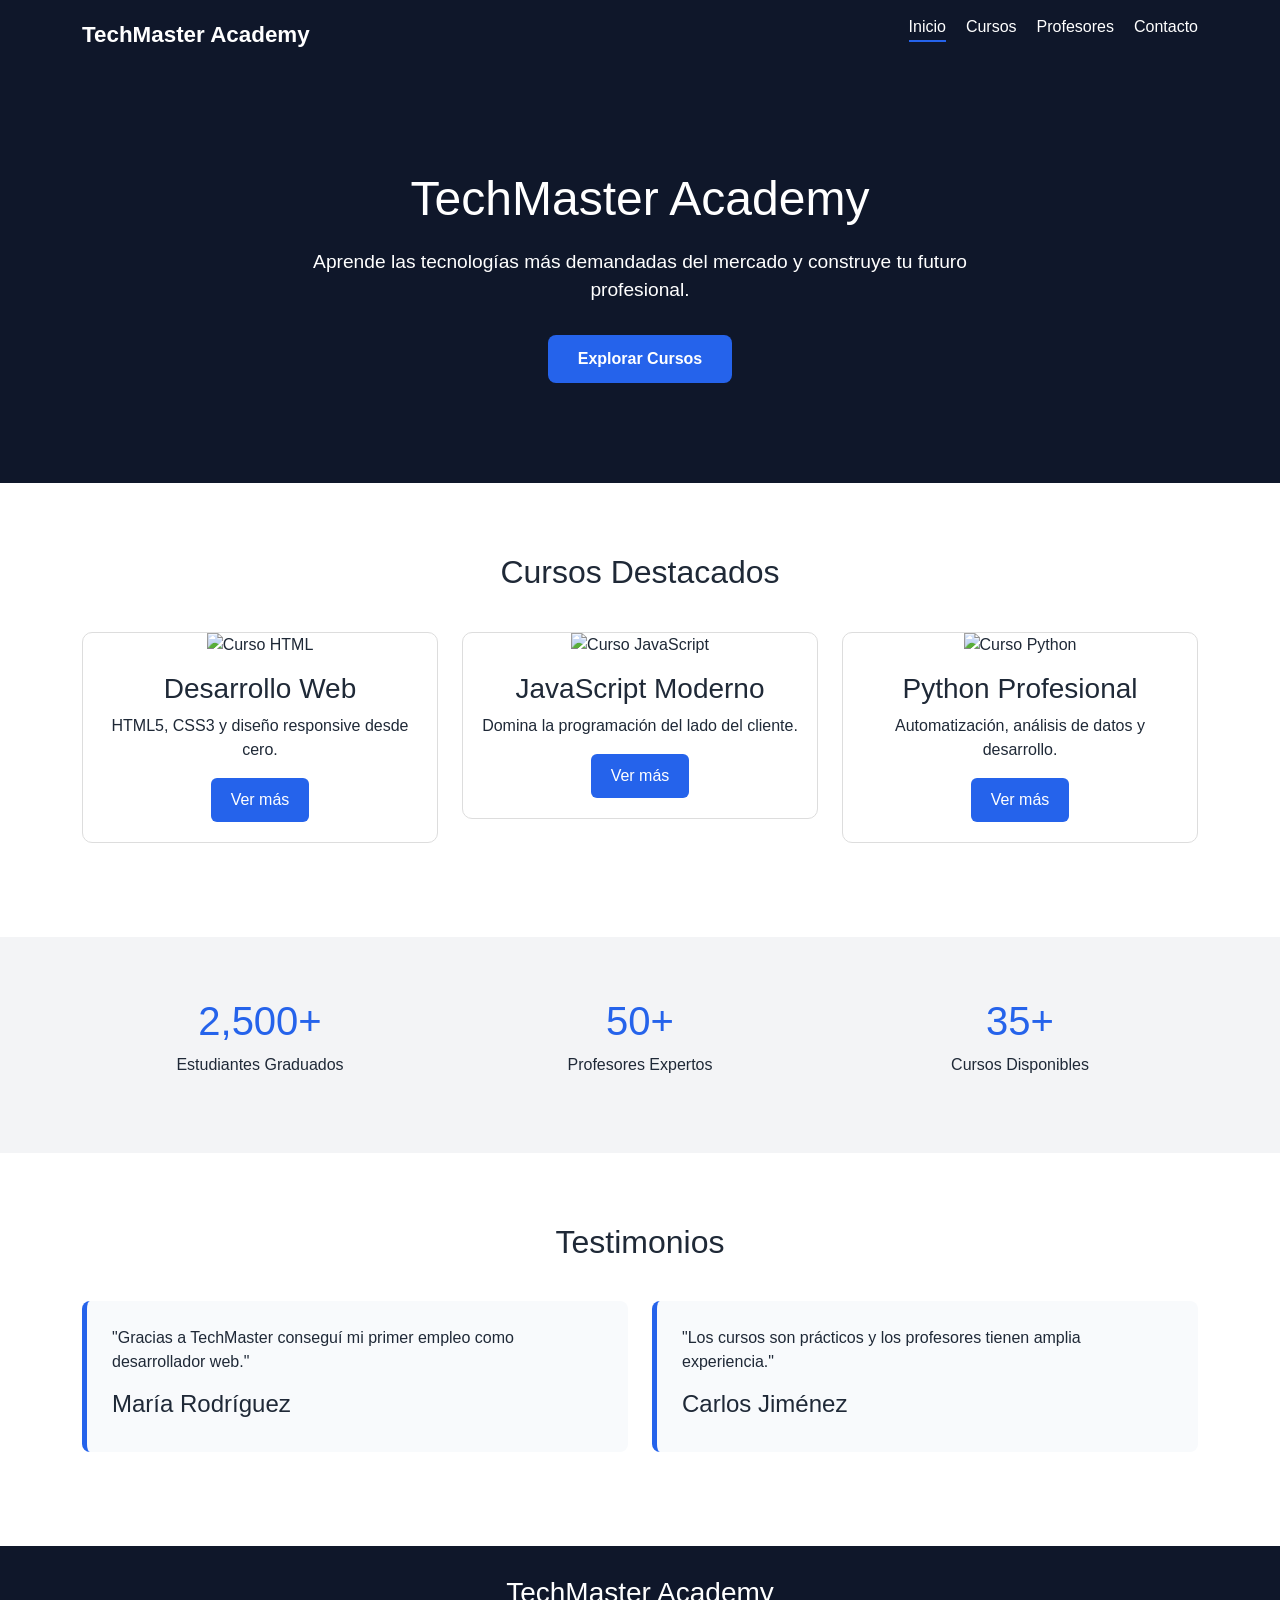
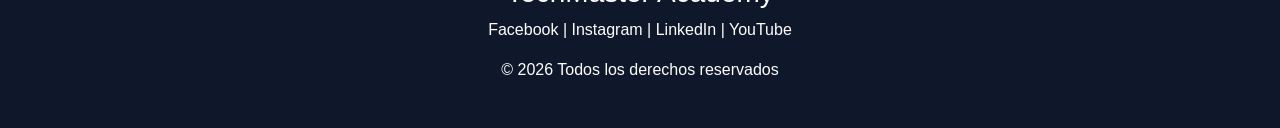
==== index.html @ 84bec0ab "Creacion de index.html, index.css y style.css" ====
<!DOCTYPE html>
<html lang="es">

<head>
    <meta charset="UTF-8">
    <meta name="viewport" content="width=device-width, initial-scale=1.0">

    <title>Academia TechMaster</title>
    <link href="https://cdn.jsdelivr.net/npm/bootstrap@5.3.3/dist/css/bootstrap.min.css" rel="stylesheet">
    <link rel="stylesheet" href="css/style.css">
    <link rel="stylesheet" href="css/index.css">
</head>

<body>

    <!-- NAVBAR -->
    <nav class="navbar">
        <div class="container">
            <div class="logo">
                TechMaster Academy
            </div>

            <ul class="menu">
                <li><a href="index.html" class="activo">Inicio</a></li>
                <li><a href="cursos.html">Cursos</a></li>
                <li><a href="profesores.html">Profesores</a></li>
                <li><a href="contacto.html">Contacto</a></li>
            </ul>
        </div>
    </nav>

    <!-- PORTADA Y SLOGAN -->
    <section class="hero">
        <div class="container">

            <h1>TechMaster Academy</h1>

            <p>
                Aprende las tecnologías más demandadas del mercado y construye tu futuro profesional.
            </p>

            <a href="cursos.html" class="btn-principal">
                Explorar Cursos
            </a>

        </div>
    </section>

    <!-- CURSOS DESTACADOS -->
    <section class="cursos-destacados">

        <div class="container">

            <h2 class="titulo-seccion">
                Cursos Destacados
            </h2>

            <div class="row">

                <div class="col-md-4 mb-4">
                    <div class="curso-card">

                        <img src="https://picsum.photos/400/250?random=1" alt="Curso HTML">

                        <h3>Desarrollo Web</h3>

                        <p>
                             HTML5, CSS3 y diseño responsive desde cero.
                        </p>

                        <button>Ver más</button>

                    </div>
                </div>

                <div class="col-md-4 mb-4">
                    <div class="curso-card">

                        <img src="https://picsum.photos/400/250?random=2" alt="Curso JavaScript">

                        <h3>JavaScript Moderno</h3>

                        <p>
                            Domina la programación del lado del cliente.
                        </p>

                        <button>Ver más</button>

                    </div>
                </div>

                <div class="col-md-4 mb-4">
                    <div class="curso-card">

                        <img src="https://picsum.photos/400/250?random=3" alt="Curso Python">

                        <h3>Python Profesional</h3>

                        <p>
                            Automatización, análisis de datos y desarrollo.
                        </p>

                        <button>Ver más</button>

                    </div>
                </div>

            </div>

        </div>

    </section>

    <!-- ESTADISTICAS -->
    <section class="estadisticas">

        <div class="container">

            <div class="row text-center">

                <div class="col-md-4">
                    <h3>2,500+</h3>
                    <p>Estudiantes Graduados</p>
                </div>

                <div class="col-md-4">
                    <h3>50+</h3>
                    <p>Profesores Expertos</p>
                </div>

                <div class="col-md-4">
                    <h3>35+</h3>
                    <p>Cursos Disponibles</p>
                </div>

            </div>

        </div>

    </section>

    <!-- TESTIMONIOS -->
    <section class="testimonios">

        <div class="container">

            <h2 class="titulo-seccion">
                Testimonios
            </h2>

            <div class="row">

                <div class="col-md-6 mb-4">

                    <div class="testimonio">

                        <p>
                            "Gracias a TechMaster conseguí mi primer empleo como desarrollador web."
                        </p>

                        <h4>María Rodríguez</h4>

                    </div>

                </div>

                <div class="col-md-6 mb-4">

                    <div class="testimonio">

                        <p>
                            "Los cursos son prácticos y los profesores tienen amplia experiencia."
                        </p>

                        <h4>Carlos Jiménez</h4>

                    </div>

                </div>

            </div>

        </div>

    </section>

    <!-- FOOTER -->
    <footer>

        <div class="container">

            <h3>TechMaster Academy</h3>

            <p>
                Facebook | Instagram | LinkedIn | YouTube
            </p>

            <p>
                © 2026 Todos los derechos reservados
            </p>

        </div>

    </footer>

</body>

</html>
---- css/style.css ----
/*
PALETA DE COLORES

Azul principal: #2563eb
Azul oscuro: #0f172a
Gris claro: #f3f4f6
Blanco: #ffffff
*/

* {
    margin: 0;
    padding: 0;
    box-sizing: border-box;
}

body {
    font-family: Arial, Helvetica, sans-serif;
    color: #1f2937;
}

.navbar {
    background-color: #0f172a;
    padding: 15px 0;
}

.navbar .container {
    display: flex;
    justify-content: space-between;
    align-items: center;
}

.logo {
    color: white;
    font-size: 1.4rem;
    font-weight: bold;
}

.menu {
    list-style: none;
    display: flex;
    gap: 20px;
}

.menu a {
    color: white;
    text-decoration: none;
}

.menu a.activo {
    border-bottom: 2px solid #2563eb;
    padding-bottom: 5px;
}

footer {
    background-color: #0f172a;
    color: white;
    text-align: center;
    padding: 30px 0;
}

@media (max-width: 768px) {

    .navbar .container {
        flex-direction: column;
        gap: 15px;
    }

    .menu {
        flex-wrap: wrap;
        justify-content: center;
    }
}
---- css/index.css ----
/* HERO */

.hero {
    background-color: #0f172a;
    color: white;
    text-align: center;
    padding: 100px 20px;
}

.hero h1 {
    font-size: 3rem;
    margin-bottom: 20px;
}

.hero p {
    max-width: 700px;
    margin: 0 auto 30px auto;
    font-size: 1.2rem;
}

.btn-principal {
    display: inline-block;
    background-color: #2563eb;
    color: white;
    padding: 12px 30px;
    border-radius: 8px;
    text-decoration: none;
    font-weight: bold;
}

.btn-principal:hover {
    background-color: #1d4ed8;
}

/* TITULOS */

.titulo-seccion {
    text-align: center;
    margin-bottom: 40px;
}

/* CURSOS */

.cursos-destacados {
    padding: 70px 0;
}

.curso-card {
    border: 1px solid #dddddd;
    border-radius: 10px;
    overflow: hidden;
    text-align: center;
    background-color: white;
}

.curso-card img {
    width: 100%;
    height: 220px;
    object-fit: cover;
}

.curso-card h3 {
    margin-top: 15px;
}

.curso-card p {
    padding: 0 15px;
}

.curso-card button {
    margin-bottom: 20px;
    padding: 10px 20px;
    border: none;
    background-color: #2563eb;
    color: white;
    border-radius: 6px;
    cursor: pointer;
}

/* ESTADISTICAS */

.estadisticas {
    background-color: #f3f4f6;
    padding: 60px 0;
}

.estadisticas h3 {
    font-size: 2.5rem;
    color: #2563eb;
}

/* TESTIMONIOS */

.testimonios {
    padding: 70px 0;
}

.testimonio {
    background-color: #f8fafc;
    padding: 25px;
    border-left: 5px solid #2563eb;
    border-radius: 8px;
}

/* RESPONSIVE */

@media (max-width: 768px) {

    .hero h1 {
        font-size: 2rem;
    }

    .hero p {
        font-size: 1rem;
    }

}
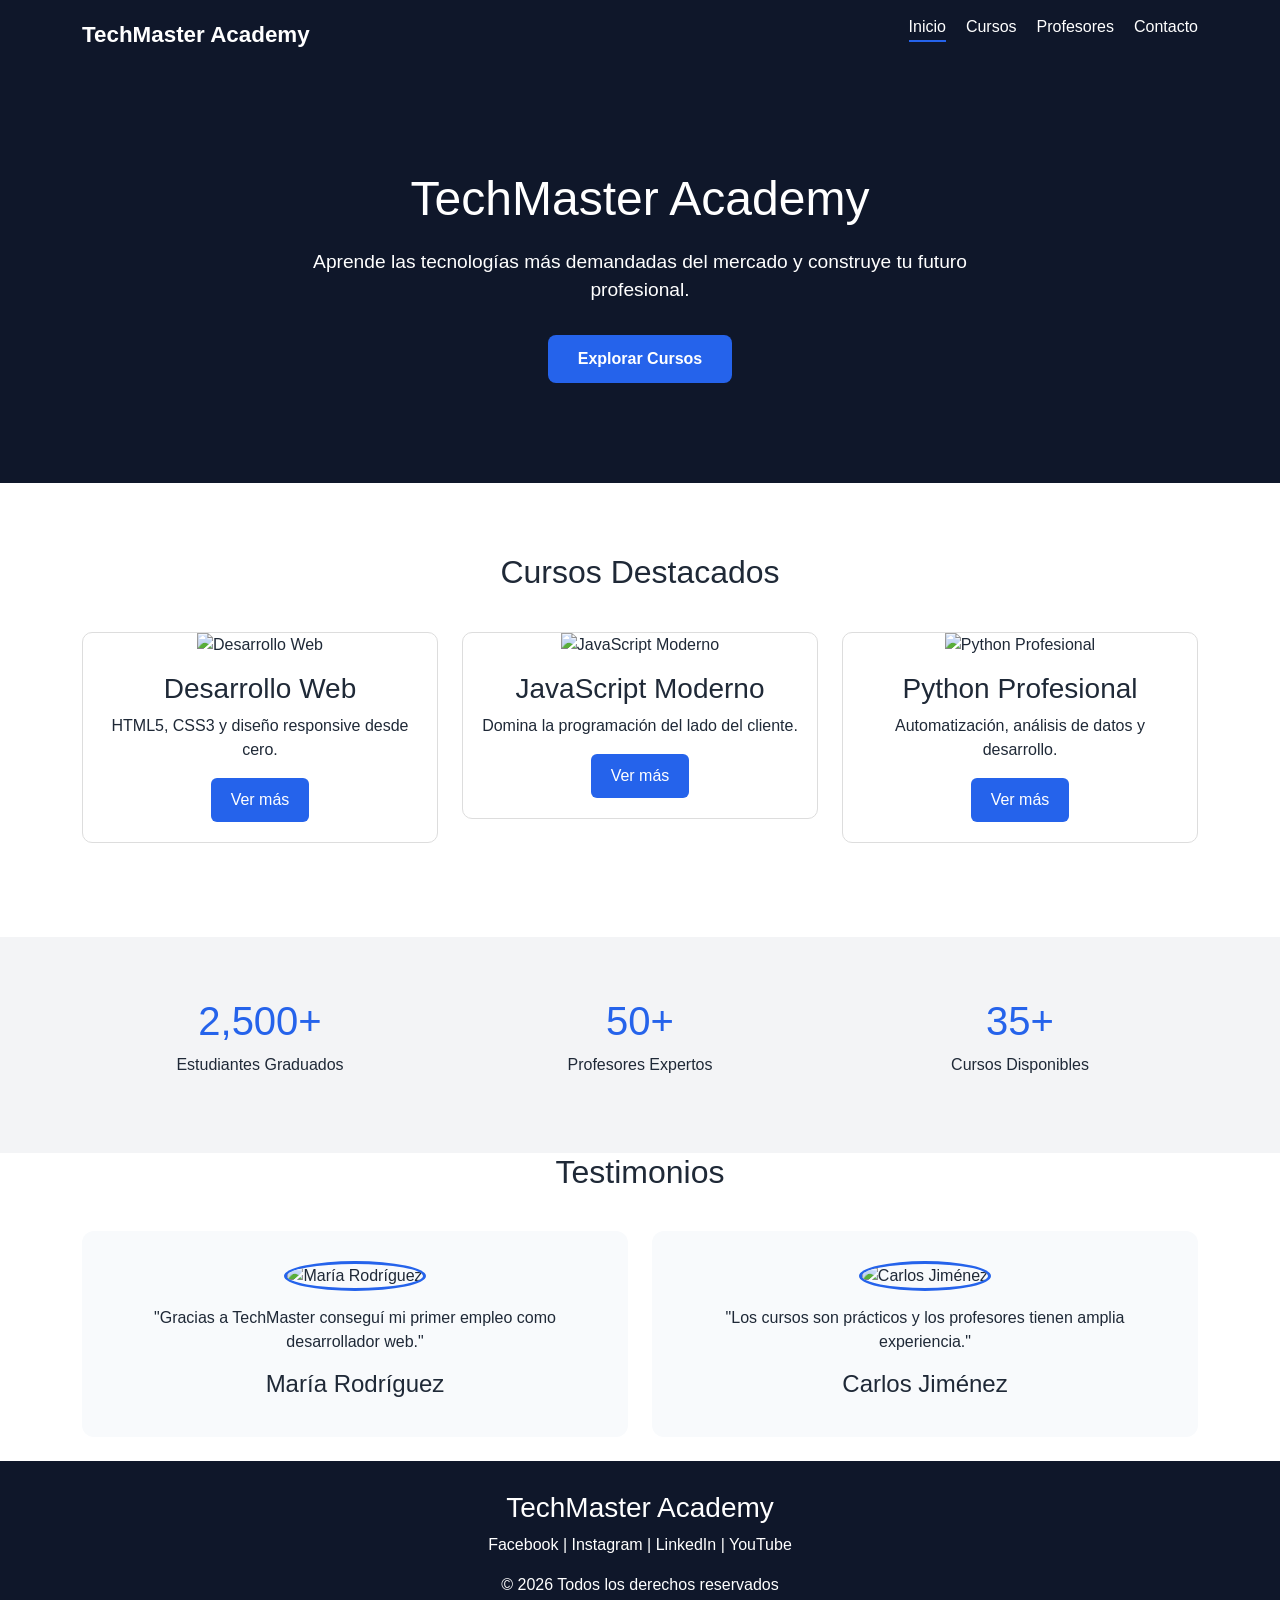
==== commit d905a890: "feat: implementar renderizado dinámico en index.html Se eliminaron tarjetas estáticas del HTML.  Se " ====
--- a/index.html
+++ b/index.html
@@ -4,7 +4,6 @@
 <head>
     <meta charset="UTF-8">
     <meta name="viewport" content="width=device-width, initial-scale=1.0">
-
     <title>Academia TechMaster</title>
     <link href="https://cdn.jsdelivr.net/npm/bootstrap@5.3.3/dist/css/bootstrap.min.css" rel="stylesheet">
     <link rel="stylesheet" href="css/style.css">
@@ -13,13 +12,9 @@
 
 <body>
 
-    <!-- NAVBAR -->
     <nav class="navbar">
         <div class="container">
-            <div class="logo">
-                TechMaster Academy
-            </div>
-
+            <div class="logo">TechMaster Academy</div>
             <ul class="menu">
                 <li><a href="index.html" class="activo">Inicio</a></li>
                 <li><a href="cursos.html">Cursos</a></li>
@@ -29,180 +24,56 @@
         </div>
     </nav>
 
-    <!-- PORTADA Y SLOGAN -->
     <section class="hero">
         <div class="container">
-
             <h1>TechMaster Academy</h1>
-
-            <p>
-                Aprende las tecnologías más demandadas del mercado y construye tu futuro profesional.
-            </p>
-
-            <a href="cursos.html" class="btn-principal">
-                Explorar Cursos
-            </a>
-
+            <p>Aprende las tecnologías más demandadas del mercado y construye tu futuro profesional.</p>
+            <a href="cursos.html" class="btn-principal">Explorar Cursos</a>
         </div>
     </section>
 
-    <!-- CURSOS DESTACADOS -->
     <section class="cursos-destacados">
-
         <div class="container">
-
-            <h2 class="titulo-seccion">
-                Cursos Destacados
-            </h2>
-
-            <div class="row">
-
-                <div class="col-md-4 mb-4">
-                    <div class="curso-card">
-
-                        <img src="https://picsum.photos/400/250?random=1" alt="Curso HTML">
-
-                        <h3>Desarrollo Web</h3>
-
-                        <p>
-                             HTML5, CSS3 y diseño responsive desde cero.
-                        </p>
-
-                        <button>Ver más</button>
-
-                    </div>
-                </div>
-
-                <div class="col-md-4 mb-4">
-                    <div class="curso-card">
-
-                        <img src="https://picsum.photos/400/250?random=2" alt="Curso JavaScript">
-
-                        <h3>JavaScript Moderno</h3>
-
-                        <p>
-                            Domina la programación del lado del cliente.
-                        </p>
-
-                        <button>Ver más</button>
-
-                    </div>
-                </div>
-
-                <div class="col-md-4 mb-4">
-                    <div class="curso-card">
-
-                        <img src="https://picsum.photos/400/250?random=3" alt="Curso Python">
-
-                        <h3>Python Profesional</h3>
-
-                        <p>
-                            Automatización, análisis de datos y desarrollo.
-                        </p>
-
-                        <button>Ver más</button>
-
-                    </div>
-                </div>
-
-            </div>
-
+            <h2 class="titulo-seccion">Cursos Destacados</h2>
+            <div class="row" id="contenedor-cursos"></div>
         </div>
-
     </section>
 
-    <!-- ESTADISTICAS -->
     <section class="estadisticas">
-
         <div class="container">
-
             <div class="row text-center">
-
                 <div class="col-md-4">
                     <h3>2,500+</h3>
                     <p>Estudiantes Graduados</p>
                 </div>
-
                 <div class="col-md-4">
                     <h3>50+</h3>
                     <p>Profesores Expertos</p>
                 </div>
-
                 <div class="col-md-4">
                     <h3>35+</h3>
                     <p>Cursos Disponibles</p>
                 </div>
-
             </div>
-
         </div>
-
     </section>
 
-    <!-- TESTIMONIOS -->
     <section class="testimonios">
-
         <div class="container">
-
-            <h2 class="titulo-seccion">
-                Testimonios
-            </h2>
-
-            <div class="row">
-
-                <div class="col-md-6 mb-4">
-
-                    <div class="testimonio">
-
-                        <p>
-                            "Gracias a TechMaster conseguí mi primer empleo como desarrollador web."
-                        </p>
-
-                        <h4>María Rodríguez</h4>
-
-                    </div>
-
-                </div>
-
-                <div class="col-md-6 mb-4">
-
-                    <div class="testimonio">
-
-                        <p>
-                            "Los cursos son prácticos y los profesores tienen amplia experiencia."
-                        </p>
-
-                        <h4>Carlos Jiménez</h4>
-
-                    </div>
-
-                </div>
-
-            </div>
-
+            <h2 class="titulo-seccion">Testimonios</h2>
+            <div class="row" id="contenedor-testimonios"></div>
         </div>
-
     </section>
 
-    <!-- FOOTER -->
     <footer>
-
         <div class="container">
-
             <h3>TechMaster Academy</h3>
-
-            <p>
-                Facebook | Instagram | LinkedIn | YouTube
-            </p>
-
-            <p>
-                © 2026 Todos los derechos reservados
-            </p>
-
+            <p>Facebook | Instagram | LinkedIn | YouTube</p>
+            <p>© 2026 Todos los derechos reservados</p>
         </div>
-
     </footer>
 
+    <script src="js/index.js"></script>
 </body>
 
 </html>
--- a/css/index.css
+++ b/css/index.css
@@ -91,15 +91,20 @@
 
 /* TESTIMONIOS */
 
-.testimonios {
-    padding: 70px 0;
+.testimonio {
+    text-align: center;
+    background: #f8fafc;
+    padding: 30px;
+    border-radius: 12px;
 }
 
-.testimonio {
-    background-color: #f8fafc;
-    padding: 25px;
-    border-left: 5px solid #2563eb;
-    border-radius: 8px;
+.testimonio-img {
+    width: 80px;
+    height: 80px;
+    border-radius: 50%;
+    object-fit: cover;
+    margin-bottom: 15px;
+    border: 3px solid #2563eb;
 }
 
 /* RESPONSIVE */
